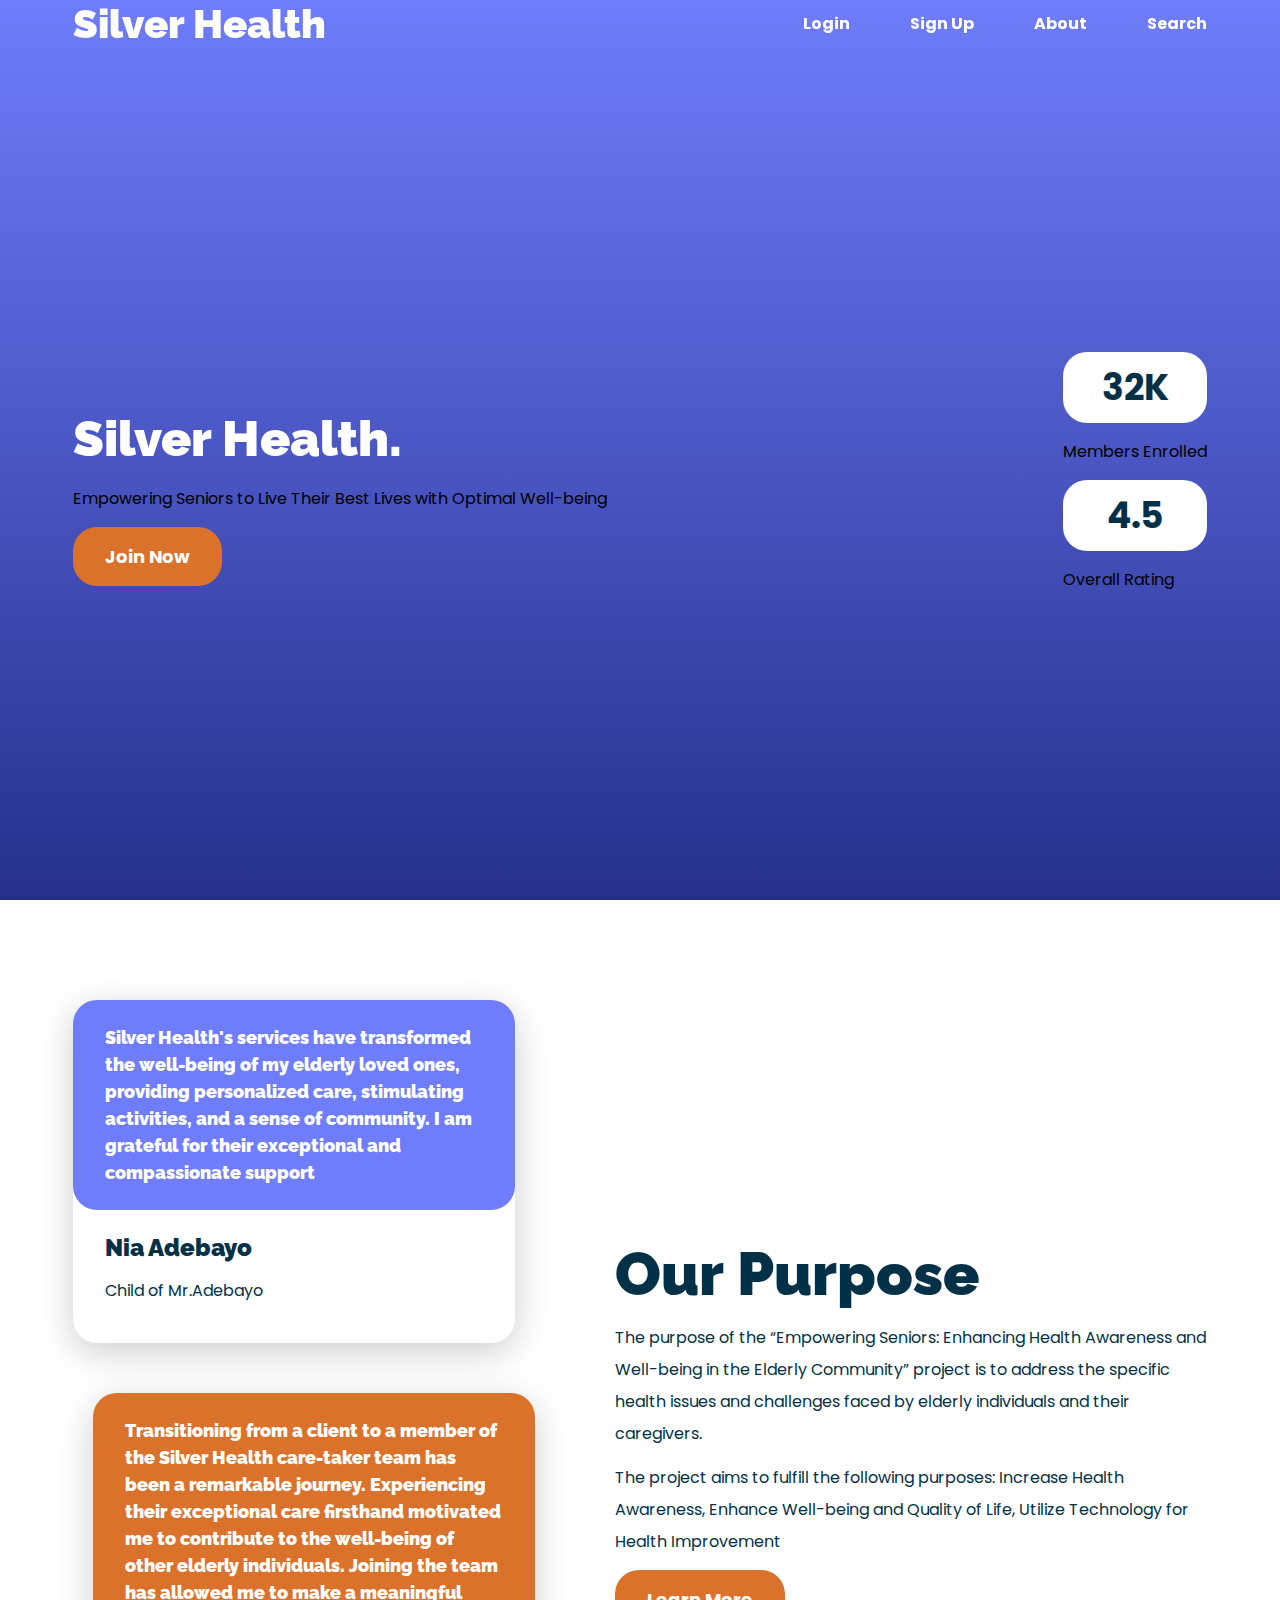
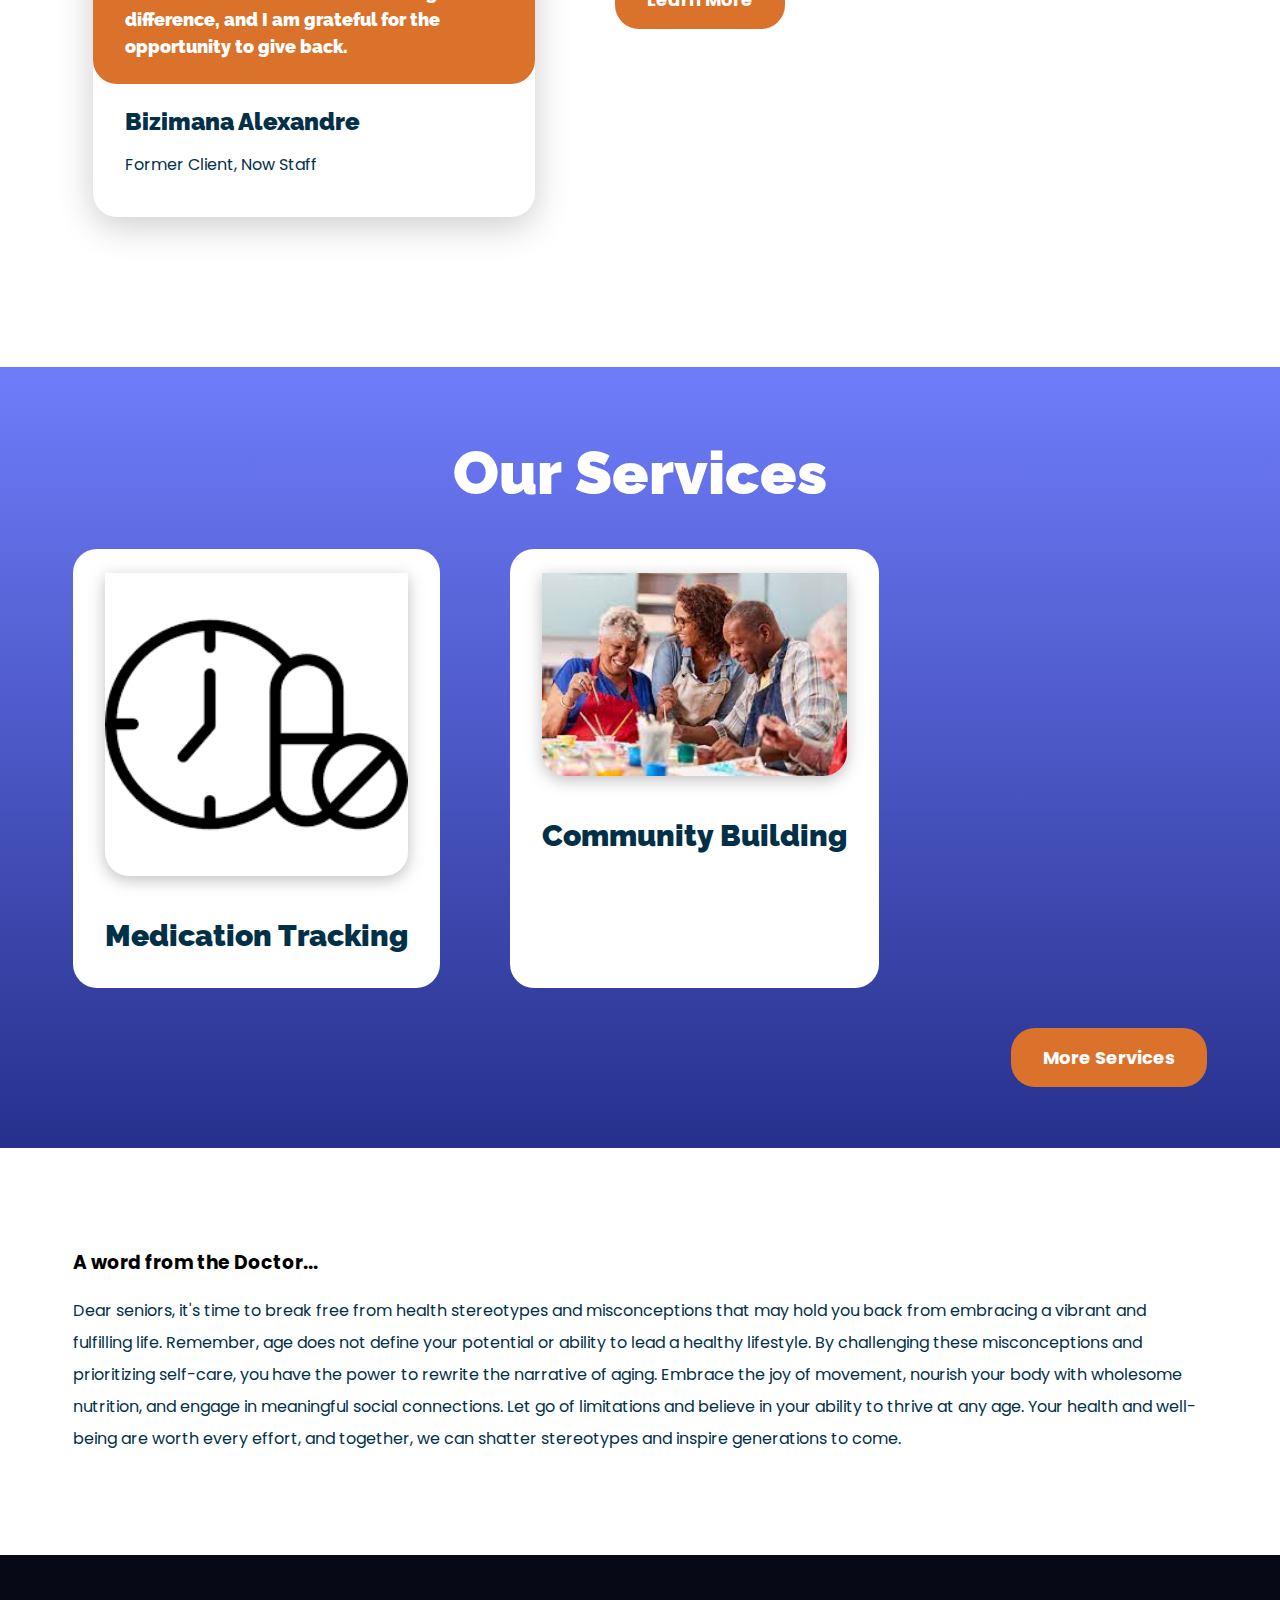
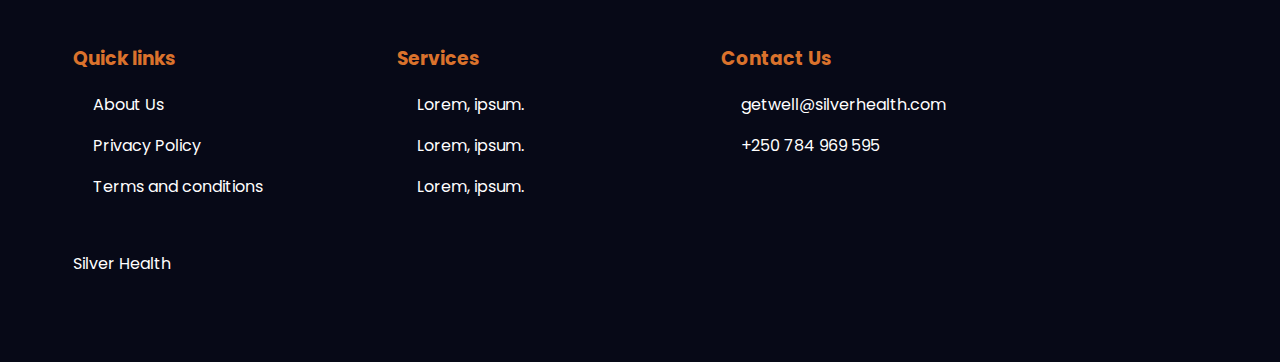
==== index.html @ edcce224 "commit" ====
<!DOCTYPE html>
<html lang="en">
<head>
  <meta charset="UTF-8">
  <meta http-equiv="X-UA-Compatible" content="IE=edge">
  <meta name="viewport" content="width=device-width, initial-scale=1.0">
  <title>Document</title>
  <link rel="preconnect" href="https://fonts.googleapis.com">
  <link rel="preconnect" href="https://fonts.gstatic.com" crossorigin>
  <link href="https://fonts.googleapis.com/css2?family=Poppins:wght@400;700&family=Raleway:wght@300;900&display=swap" rel="stylesheet">
  <link rel="stylesheet" href="assets/styles.css">
</head>
<body>
  <header>
    <div class="wrapper">
      <nav>
        <div class="logo">Silver Health</div>

        <ul>
          <li>
            <a href="#">Login</a>
          </li>
          <li>
            <a href="#">Sign Up</a>
          </li>
          <li>
            <a href="#">About</a>
          </li>
          <li>
            <a href="#">Search</a>
          </li>
        </ul>
      </nav>
      <!--END OF NAVIGATION-->

      <div class="hero-section">
        <div class="left">
          <h1>Silver Health.</h1>

          <p>Empowering Seniors to Live Their Best Lives with Optimal Well-being</p>

          <a href="#" class="btn light"> Join Now</a>
        </div>
        <div class="achievement-cards">
          <div class="achievement-card members-enrolled">
            <div class="content">
              <h3>32K</h3>
            </div>
            <p>Members Enrolled</p>
          </div>
          <div class="achievement-card overall-rating">
            <div class="content">
              <h3>4.5</h3>
            </div>
            <p>Overall Rating</p>
          </div>
        </div>
      </div>
    </div>
  </header>

<!--END OF HEADERR-->

  <div class="wrapper">
    <section class="testimonials-section">
      <div class="left">
        <div class="testimonial-card">
          <div class="content">
            Silver Health's services have transformed the well-being of my elderly loved ones, providing personalized care, stimulating activities, and a sense of community. I am grateful for their exceptional and compassionate support
          </div>
          
          <div class="info">
            <h4>Nia Adebayo</h4>
            <p class="company"> Child of Mr.Adebayo</p>
          </div>
        </div>
        <div class="testimonial-card">
          <div class="content">
            Transitioning from a client to a member of the Silver Health care-taker team has been a remarkable journey. Experiencing their exceptional care firsthand motivated me to contribute to the well-being of other elderly individuals. Joining the team has allowed me to make a meaningful difference, and I am grateful for the opportunity to give back.
          </div>
          
          <div class="info">
            <h4>Bizimana Alexandre</h4>
            <p class="company"> Former Client, Now Staff</p>
          </div>
        </div>
      </div>

      <div class="right">
        <h2>Our Purpose</h2>

        <p>The purpose of the “Empowering Seniors: Enhancing Health Awareness and Well-being in the Elderly Community” project is to address the specific health issues and challenges faced by elderly individuals and their caregivers.
        <p>The project aims to fulfill the following purposes: Increase Health Awareness, Enhance Well-being and Quality of Life, Utilize Technology for Health Improvement</p>
        <a href="#" class="btn light mobile-btn">Learn More</a>

      </div>
    </section>
  </div>

  <!--END OF TESTIMONTIAL SECTIONM-->

  <section class="services-section">
    <div class="wrapper">
      <h2 class="light">Our Services</h2>

      <div class="service-cards">
        <div class="service-card">
          <img src="assets/image/service1.png" alt="$"/>

          <div class="info">
            <h3>Medication Tracking</h3>
          </div>
        </div>

        <div class="service-card">
          <img src="assets/image/service2.jpg" alt="$"/>

          <div class="info">
            <h3>Community Building</h3>
          </div>
        </div>
      </div>

      <a href="#" class="btn light">More Services</a>
    </div>
  </section>

  <!--END OF SERVICES SECTION-->

  <div class="wrapper">
    <section class="app-section">
      <h3>A word from the Doctor...</h3>
      <p>Dear seniors, it's time to break free from health stereotypes and misconceptions that may hold you back from embracing a vibrant and fulfilling life. Remember, age does not define your potential or ability to lead a healthy lifestyle. By challenging these misconceptions and prioritizing self-care, you have the power to rewrite the narrative of aging. Embrace the joy of movement, nourish your body with wholesome nutrition, and engage in meaningful social connections. Let go of limitations and believe in your ability to thrive at any age. Your health and well-being are worth every effort, and together, we can shatter stereotypes and inspire generations to come.</p>
    </section>
  </div>

  <!--end of app section-->

  <footer>
    <div class="wrapper">
      <div class="links-container">
        <div class="links">
          <h3>Quick links</h3>

          <ul>
            <li>
              <a href="#">About Us</a>
            </li>
            <li>
              <a href="#">Privacy Policy</a>
            </li>
            <li>
              <a href="#">Terms and conditions</a>
            </li>
          </ul>
        </div>
        <div class="links">
          <h3>Services</h3>

          <ul>
            <li>
              <a href="#">Lorem, ipsum.</a>
            </li>
            <li>
              <a href="#">Lorem, ipsum.</a>
            </li>
            <li>
              <a href="#">Lorem, ipsum.</a>
            </li>
          </ul>
        </div>
        <div class="links">
          <h3>Contact Us </h3>

          <ul>
            <li>
              getwell@silverhealth.com
            </li>
            <li>
              +250 784 969 595
            </li>
          </ul>
        </div>
      </div>

      <p class="copyright">Silver Health</p>
    </div>
  </footer>


 <script src="assets/main.js"></script>
</body>
</html>
---- assets/styles.css ----
:root{
  --orange--color: #da722c;
  --dark-blue-color:#023047;
  --dark-color-: #070917;
  --light-color: #E8f7fb;
  --light-blue-color: #6f7dfb;
}

*,
*::after,
*::before {
  box-sizing: border-box;
}

body{
  margin: 0;
  font-family: "Poppins", sans-serif; 
}

.wrapper{
  max-width: 1134px;
  margin: 0 auto;
  
}
.btn.light{
  padding: 16px 32px;
  border-radius: 24px;
  color: #fff;
  display: inline-block;
  font-weight: bold;
  font-size: 18px;
  background: var(--orange--color);
  text-decoration: none;
}

header{
  background: linear-gradient(180deg, #6f7dfb 0%, #26308c 100%);
  height: 100vh;
  width: 100%;

}

nav{
  display: flex;
  justify-content: space-between;
  align-items: center;
  position: fixed;
  width :1134px;
  top: 0px;
  z-index: 100;
  transition: all 500ms ease;
}

nav.scrolled{
  background: var(--dark-color-);
  box-shadow: 0 16px- 14px -8px rgba(0, 0, 0, 0.3);
  border-radius: 0 0 8px 8px;
  top: 0;
  padding: 12px;
}

nav .logo{
  font-family: "Raleway", sans-serif;
  font-style: normal;
  font-weight: 900;
  font-size: 40px;
  
  color: #ffffff;
}

nav ul {
  display: flex;
  margin: 0;
  align-items: center;
  gap: 60px;
  list-style: none;
  

}

nav ul li a{
  font-family: "Poppins", sans-serif;
  font-weight: bold;
  font-size: 16px;
  color: #ffffff;
  text-decoration: none;
}




.hero-section{
  display: flex;
  height: 100vh;
  width: 100%;
  align-items: center;
  justify-content: space-between;
  padding-top: 60px;
}

.hero-section .left h1{
  font-family: "Raleway", sans-serif;
  font-weight: 900;
  font-size: 50px;
  margin-bottom: 0;
  line-height: 125%;
  color: #ffffff;
}

.hero-section.left p{
  font-family: "Poppins", sans-serif;
  font-weight: normal;
  font-size: 16px;
  line-height: 200%;
  margin-bottom: 30px;
  color: #ffffff;
}

.hero-section.left {
  width:457px ;

}

.achievement-card .content{
  border-radius: 24px;
  background: #fff;
  padding: 8px 32px;
  z-index: 10;
  position: relative;
}

.achievement-card.members-enrolled{
  left:47%;
  top:330px;
}

.achievement-card .overall-rating{
  left: 45%;
  top: 520px;
}

.achievement-card .content div{
  display: flex;
  align-items: center;
  gap: 12px;
}

.achievement-card h3{
  font-family: "Poppins", sans-serif;
  font-weight: bold;
  font-size: 36px;
  margin: 0;
  color: var(--dark-blue-color);
  text-align:center;
  width: 100%;
}

.achievement-card .overall-rating p {
  font-family: "Poppins", sans-serif;
  font-weight: normal;
  font-size: 16px;
  
  color: var(--dark-blue-color);
  margin-top:-8px;
  margin-bottom:8px;
}
 
 section {
  margin-top: 100px;
 }

  /* Testiomial */





h2{
  font-family: "Raleway", sans-serif;
  font-weight: 900;
  font-size: 60px;
  line-height: 120%;
  margin: 0;
  color: var(--dark-blue-color);
}

h2.light{
  color: #ffffff;
}

section p {
  font-family: "Poppins", sans-serif;
  font-weight: normal;
  font-size: 16px;
  margin: 12px 0;
  line-height: 200%;
  color: var(--dark-blue-color);
}

.testimonials-section {
  display: flex;
  gap: 100px;
  align-items: center;

}

.testimonials-section .testimonial-card{
  width:442px;
  background: #ffffff;
  box-shadow: 0px 9px 36px rgba(0, 0, 0, 0.2);
  border-radius: 24px;
  margin-bottom: 50px;
  position: relative;

}


.testimonials-section .testimonial-card .content{
  font-family: "Raleway", sans-serif;
  font-weight: 900;
  font-size: 18px;
  line-height: 150%;
  color: #ffffff;
  border-radius: 24px;
  padding: 24px 32px;
  background-color: var(--light-blue-color);

}

.testimonials-section .testimonial-card:last-child .content{
  background:var(--orange--color) ;

}

.testimonials-section .testimonial-card .info h4{
  font-family: "Raleway", sans-serif;
  font-weight: 900;
  font-size: 24px;
  line-height: 120%;
  margin: 0;
  color: var(--dark-blue-color);
}

.testimonials-section .testimonial-card .info {
  padding: 24px 32px;

}
 
.testimonial-section .testimonial-card .info p.company{
  font-family: "Raleway", sans-serif;
  font-weight: normal;
  font-size: 18px;
  line-height: 120%;
  color: var(--dark-blue-color);
}


.testimonials-section .testimonial-card:last-child{
  transform: translateX(20px);
}

/*End of testimonial */


/* SERVICES */

.services-section{
  background: linear-gradient(180deg, #6f7dfb 0%, #26308c 100%);
  padding: 70px 0;
  padding-bottom: 120px ;
}

.services-section h2 {
  text-align: center;
}

.services-section .service-cards {
  display: flex;
  gap: 70px;
}

.services-section .service-cards img{
  width: 100%;
  filter: drop-shadow(0px 4px 8px rgba(0, 0, 0, 0.25));
  border-radius: 24px;
  padding-top: 24px;
}

.services-section .service-card{
  background: #ffffff;
  border-radius: 24px;
  padding: 0px 32px;
  margin: 40px 0;
}

.services-section .service-card h3{
  font-family: "Raleway", sans-serif;
  font-weight: 900;
  font-size: 30px;
  line-height: 150%;
  color: var(--dark-blue-color);
}

.services-section .wrapper{
  position: relative;
}

.services-section .wrapper .btn{
  position: absolute;
  right: 0;
}


/* END OF SERVICES



  FOOTER*/

  footer{
    background: var(--dark-color-);
    color: #fff;
    margin-top: 100px;
    padding: 70px 0;
  }

  footer a{
    text-decoration: none;
    color: #fff;
  }

  footer h3{
    color: var(--orange--color);
  }

  footer ul{
    list-style: none;
    padding-left: 20px;
  }

  footer ul li{
    margin: 16px 0;
  }

  footer .links-container{
    display: grid;
    grid-template-columns: 2fr 2fr 3fr;
  }

  footer .copyright {
    margin-top: 36px;
  }




  @media(max-width: 1000px) {
    .btn .light{
      padding: 12px 32px;
    }
    .wrapper .logo {
      display: none;
    }
    .wrapper{
      padding: 0 100px;
    }

    nav {
      width: 100%;
      left: 0;
      right: 0;
      padding: 36px 100px;
    }

    nav.scrolled{
      padding: 16px 100px;
    }

    header,.hero-section,header,.wrapper{
      max-height: 1100px;
    }

    .hero-section{
      flex-direction: column;
    }


    .hero-section .left{
      width: 100%;
    }

    .hero-section .left .btn.light{
      align-self: flex-start;
    }

    .hero-section .left h1{
      font-size: 50px;
      line-height: 125%;
    }
    .hero-section .achievement-card {
      position: relative;
      margin-bottom: 80px;
    }

    .achievement-card.achievement-card.members-enrolled, .achievement-card.overall-rating{
      left: unset;
      top: unset;
    }

    .hero-section .achievement-card {
      position: relative;

    }
    

    h2{
      font-size: 40px;

    }
    .testimonials-section{
      flex-direction: column;
      align-items: stretch;
      gap: 50px;
      
    }
    .testimonials-section .testimonial-card {
      width: 100%;
      margin-bottom: 40px;

    }

    .testimonial-section .testimonial-card:last-child::before{
      top: -40px;
      left: 60px;
      height: calc(100% + 80px);
    }

    .testimonials-section .testimonial-card:last-child{
      transform: translateX(0px);
      margin-bottom: 0;
    }

    .testimonials-section .right{
      order: 1;
    }

    .testimonials-section .left {
      order: 2;
    }
    
    .testimonials-section .btn.light{
      order: 3;
    }

    .testimonials-section .right .p{
      display: inline;
    }
    .testimonials-section h2{
      margin-bottom: 20px;
    }




    .services-section .service-card{
      flex-direction: column;

    }

    .services-setion .service-card img {
      height: 260px;
      object-fit: cover;
    
    }

    .services-section  .service-card h3{
      font-size: 24px;
    }
    .services-section .wrapper .btn.light{
      right: 100px;
    }



    footer .links-container{
      grid-template-columns: 1fr 1fr;

    }
  }


  @media (max-width: 500px){
    .wrapper{
      padding: 0 32px;

    }

    .hero-section .left p{
      width:100%;
    }

    nav{
      padding: 32px;
      font-size: 12px;
    }

    nav ul {
      margin: 0;
      gap: 30px;
  }

    nav.scrolled{
      padding: 8px 32px;
    }

    .hero-section.left h1{
      font-size: 36px;
    }

    .achievement-card h3{
      font-size: 30px;
    }

    .hero-section .achievement-card{
      margin-bottom: 48px;
    }

    .hero-section .achievement-cards{
      margin:0;
    }


    h2{
      font-size: 30px;
    }

    .testimonials-section .testimonial-card .info h4{
      font-size: 17px;
    }
    
    .testimonials-section .testimonial-card .info h4{
      font-size: 14px;
    }

    .services-section .wrapper{
      padding: 0;
    }

    .services-section .service-card img{
      height: 240px;
    }

    .services-section .wrapper .btn.light{
      right:32px;
    }


    fotter .links-container{
      grid-template-columns: 1fr;
    }

    footer .links-container .links:last-child{
      grid-column: 1/2;
    }
    footer ul{
      padding: 0;
    }

    footer.copyright {
      margin-top: 80px;
      text-align: center;
    }
  }
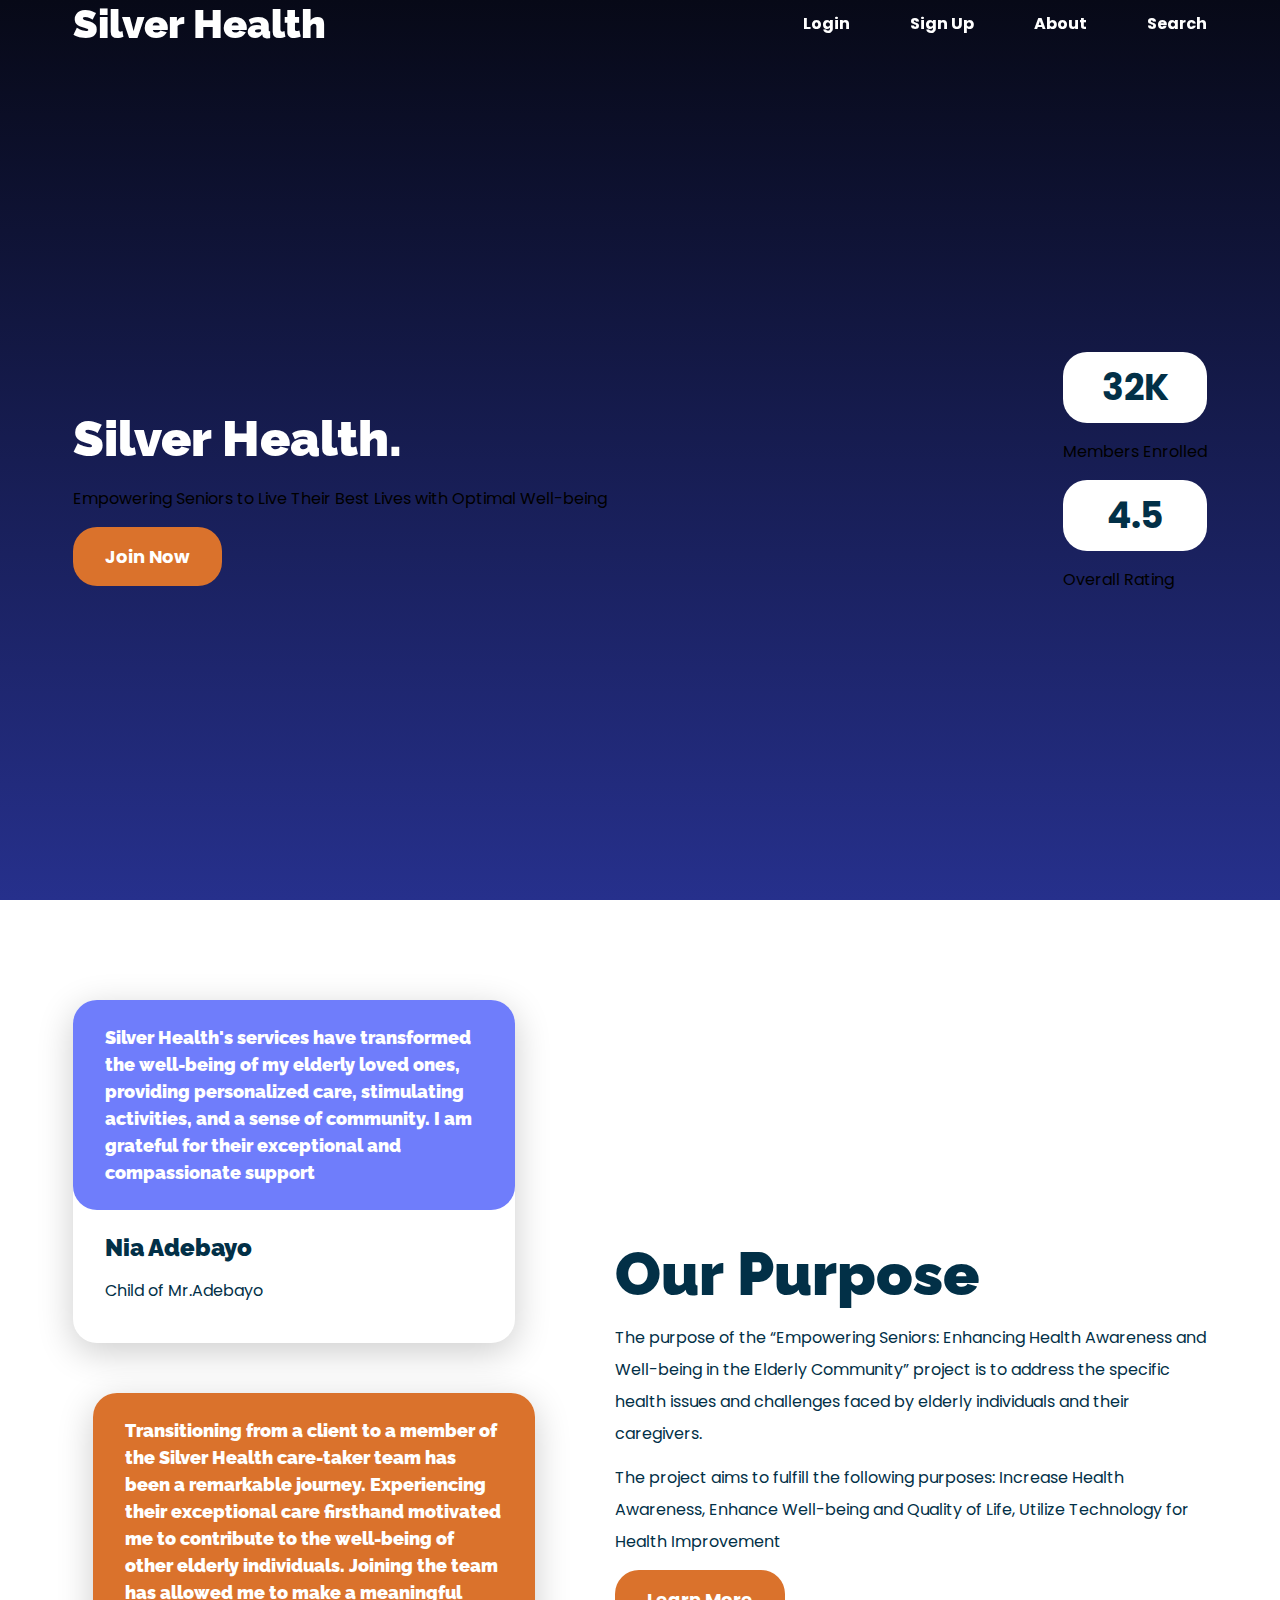
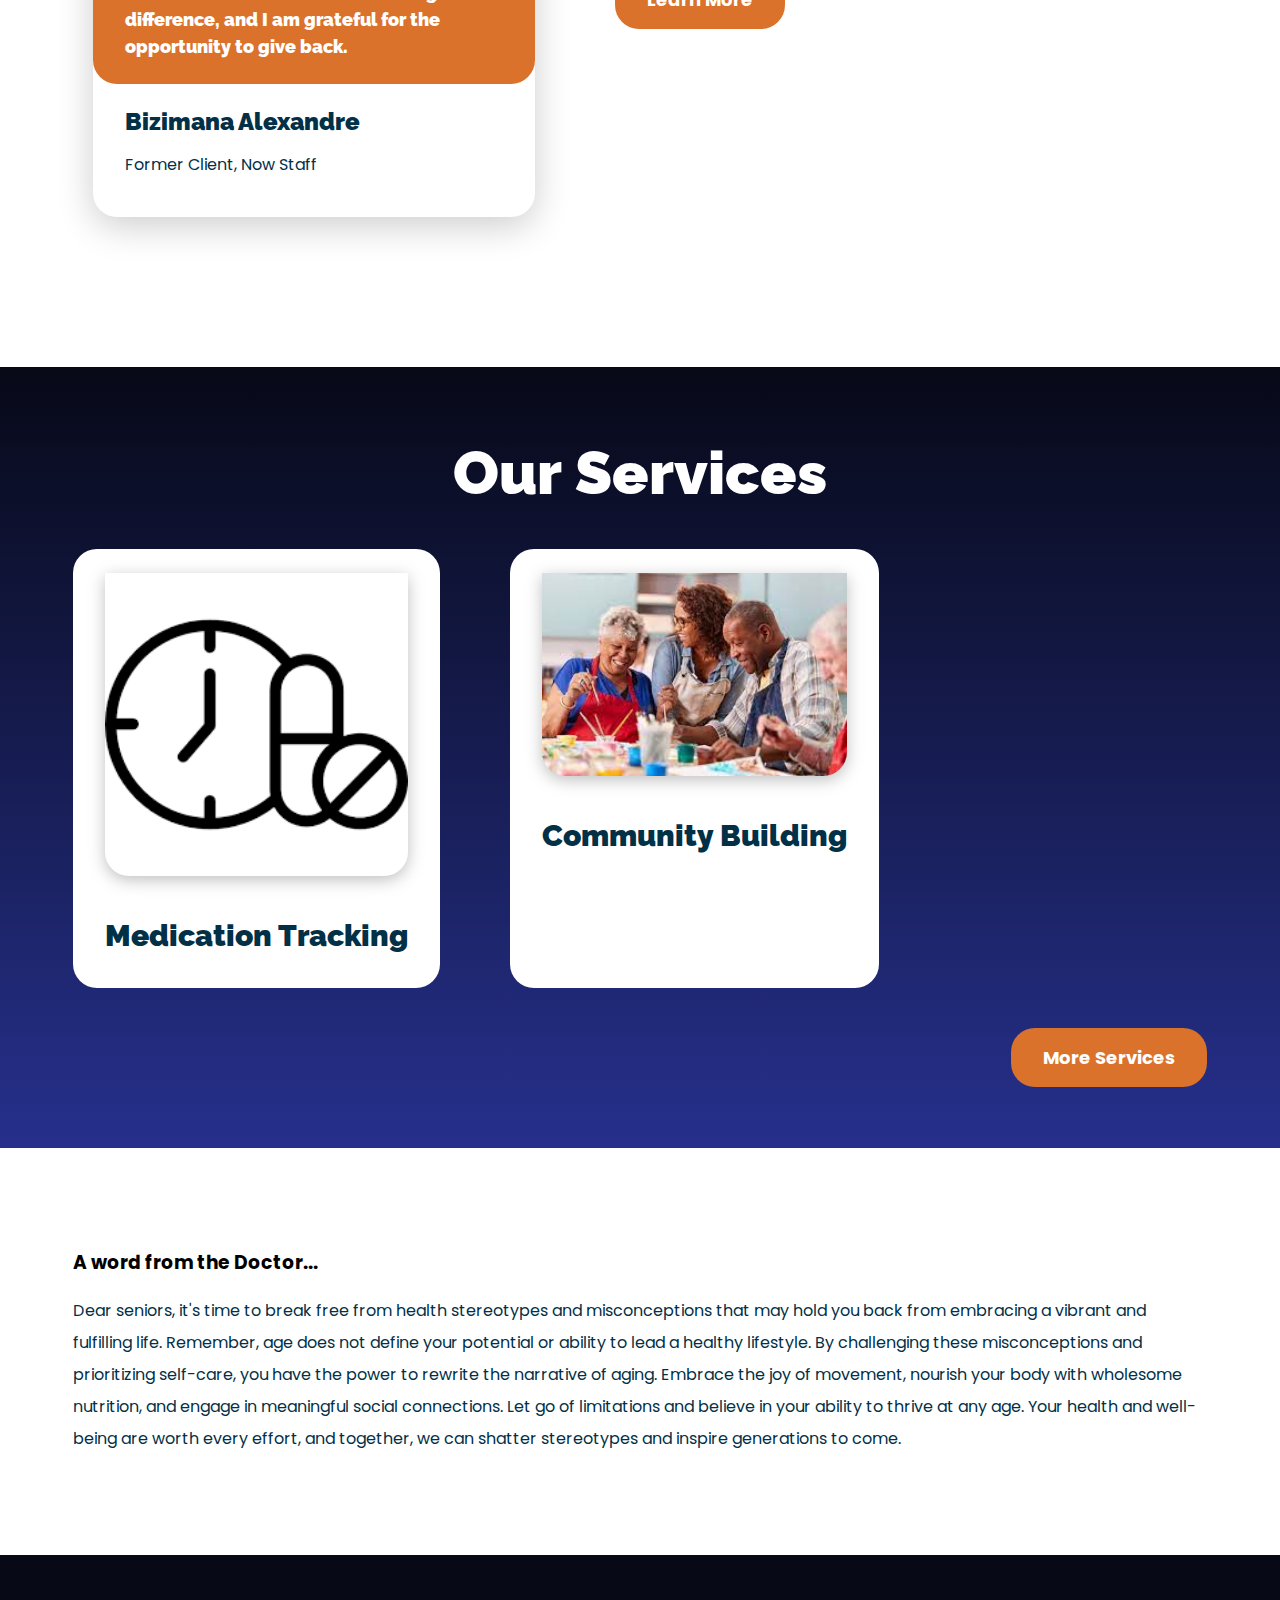
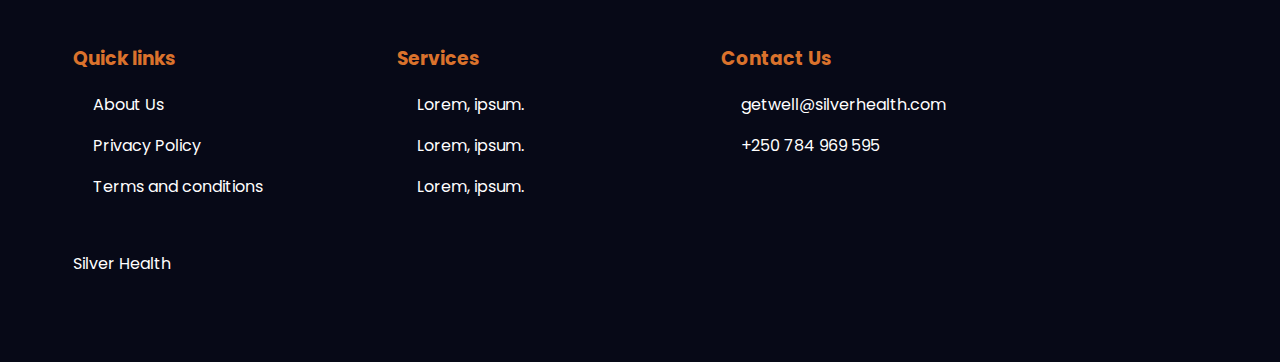
==== commit 586279d6: "sign up page" ====
--- a/index.html
+++ b/index.html
@@ -18,7 +18,7 @@
 
         <ul>
           <li>
-            <a href="#">Login</a>
+            <a href="Login/login.html">Login</a>
           </li>
           <li>
             <a href="#">Sign Up</a>
@@ -39,7 +39,7 @@
 
           <p>Empowering Seniors to Live Their Best Lives with Optimal Well-being</p>
 
-          <a href="#" class="btn light"> Join Now</a>
+          <a href="Login/login.html" class="btn light"> Join Now</a>
         </div>
         <div class="achievement-cards">
           <div class="achievement-card members-enrolled">
@@ -91,7 +91,7 @@
 
         <p>The purpose of the “Empowering Seniors: Enhancing Health Awareness and Well-being in the Elderly Community” project is to address the specific health issues and challenges faced by elderly individuals and their caregivers.
         <p>The project aims to fulfill the following purposes: Increase Health Awareness, Enhance Well-being and Quality of Life, Utilize Technology for Health Improvement</p>
-        <a href="#" class="btn light mobile-btn">Learn More</a>
+        <a href="Login/login.html" class="btn light mobile-btn">Learn More</a>
 
       </div>
     </section>
@@ -121,7 +121,7 @@
         </div>
       </div>
 
-      <a href="#" class="btn light">More Services</a>
+      <a href="Login/login.html" class="btn light">More Services</a>
     </div>
   </section>
 
--- a/assets/styles.css
+++ b/assets/styles.css
@@ -34,7 +34,7 @@
 }
 
 header{
-  background: linear-gradient(180deg, #6f7dfb 0%, #26308c 100%);
+  background: linear-gradient(180deg, #070917 0%, #26308c 100%);
   height: 100vh;
   width: 100%;
 
@@ -265,7 +265,7 @@
 /* SERVICES */
 
 .services-section{
-  background: linear-gradient(180deg, #6f7dfb 0%, #26308c 100%);
+  background: linear-gradient(180deg, #070917 0%, #26308c 100%);
   padding: 70px 0;
   padding-bottom: 120px ;
 }
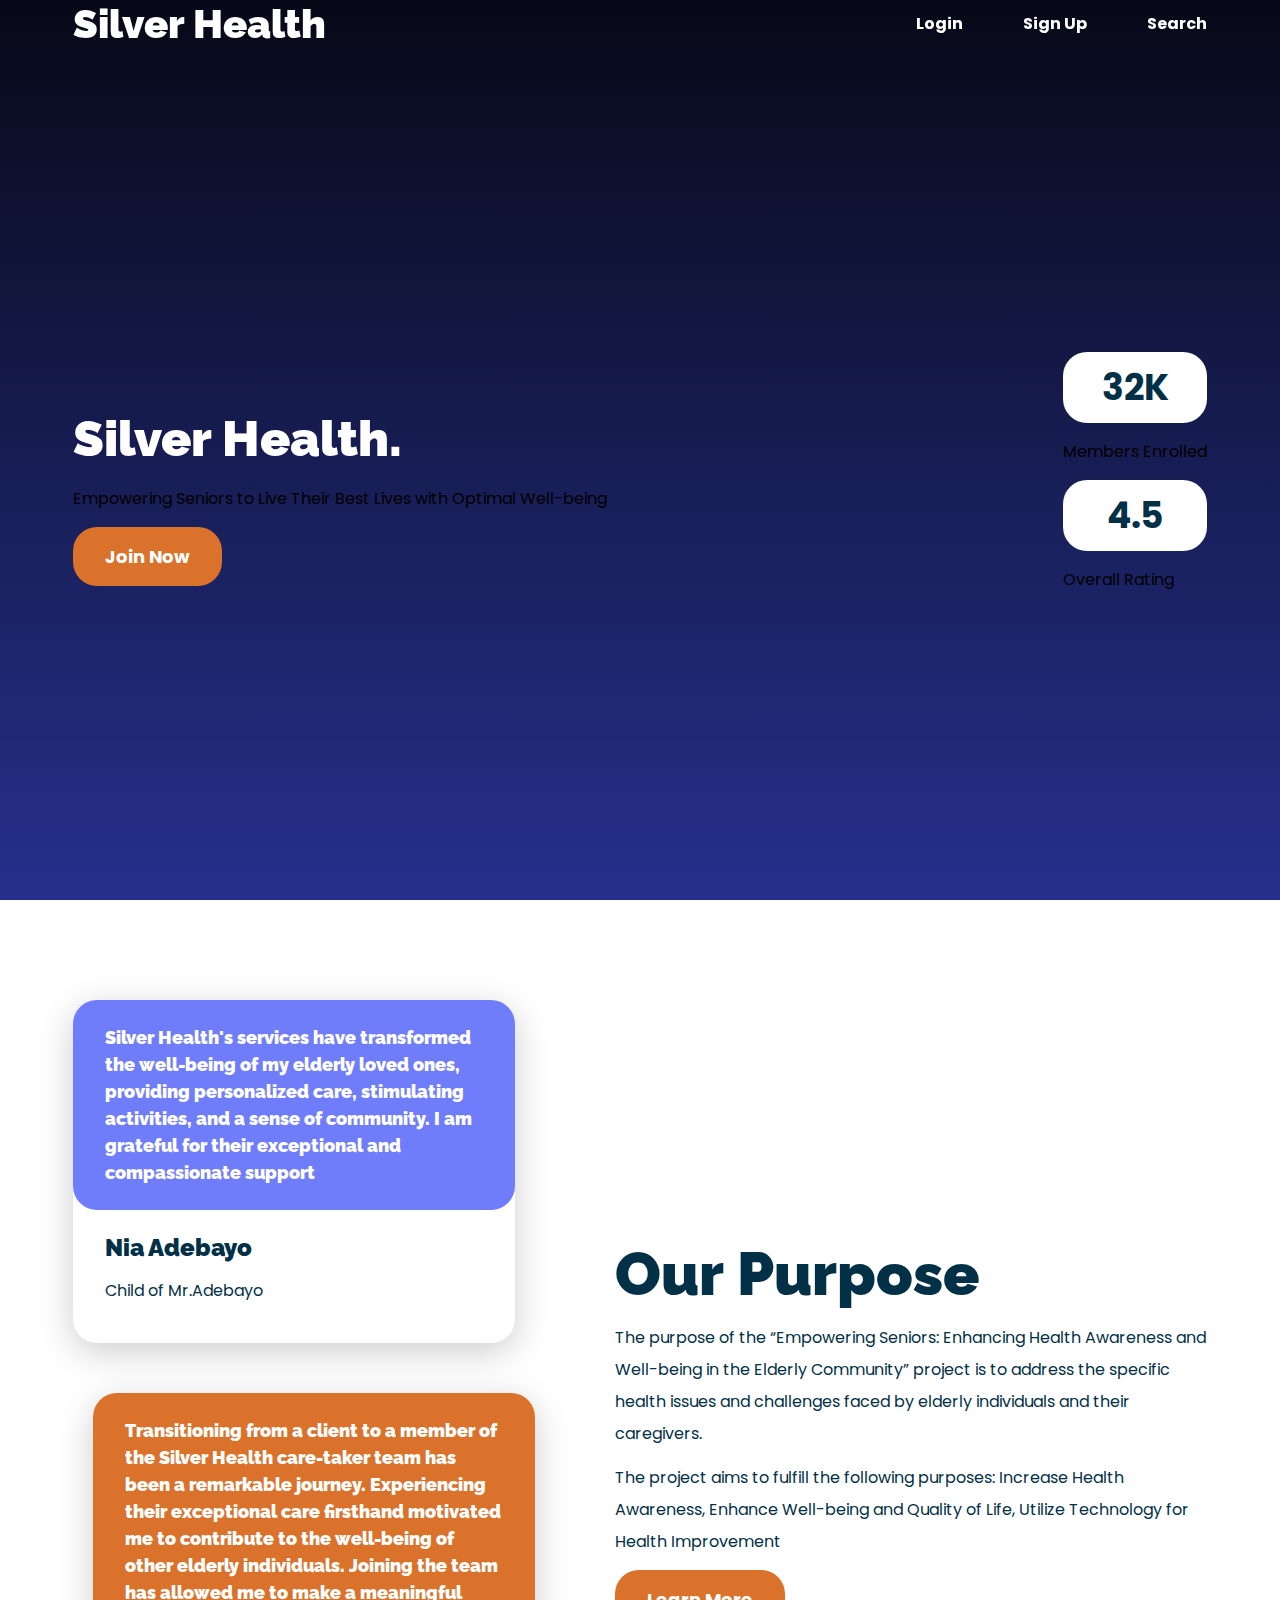
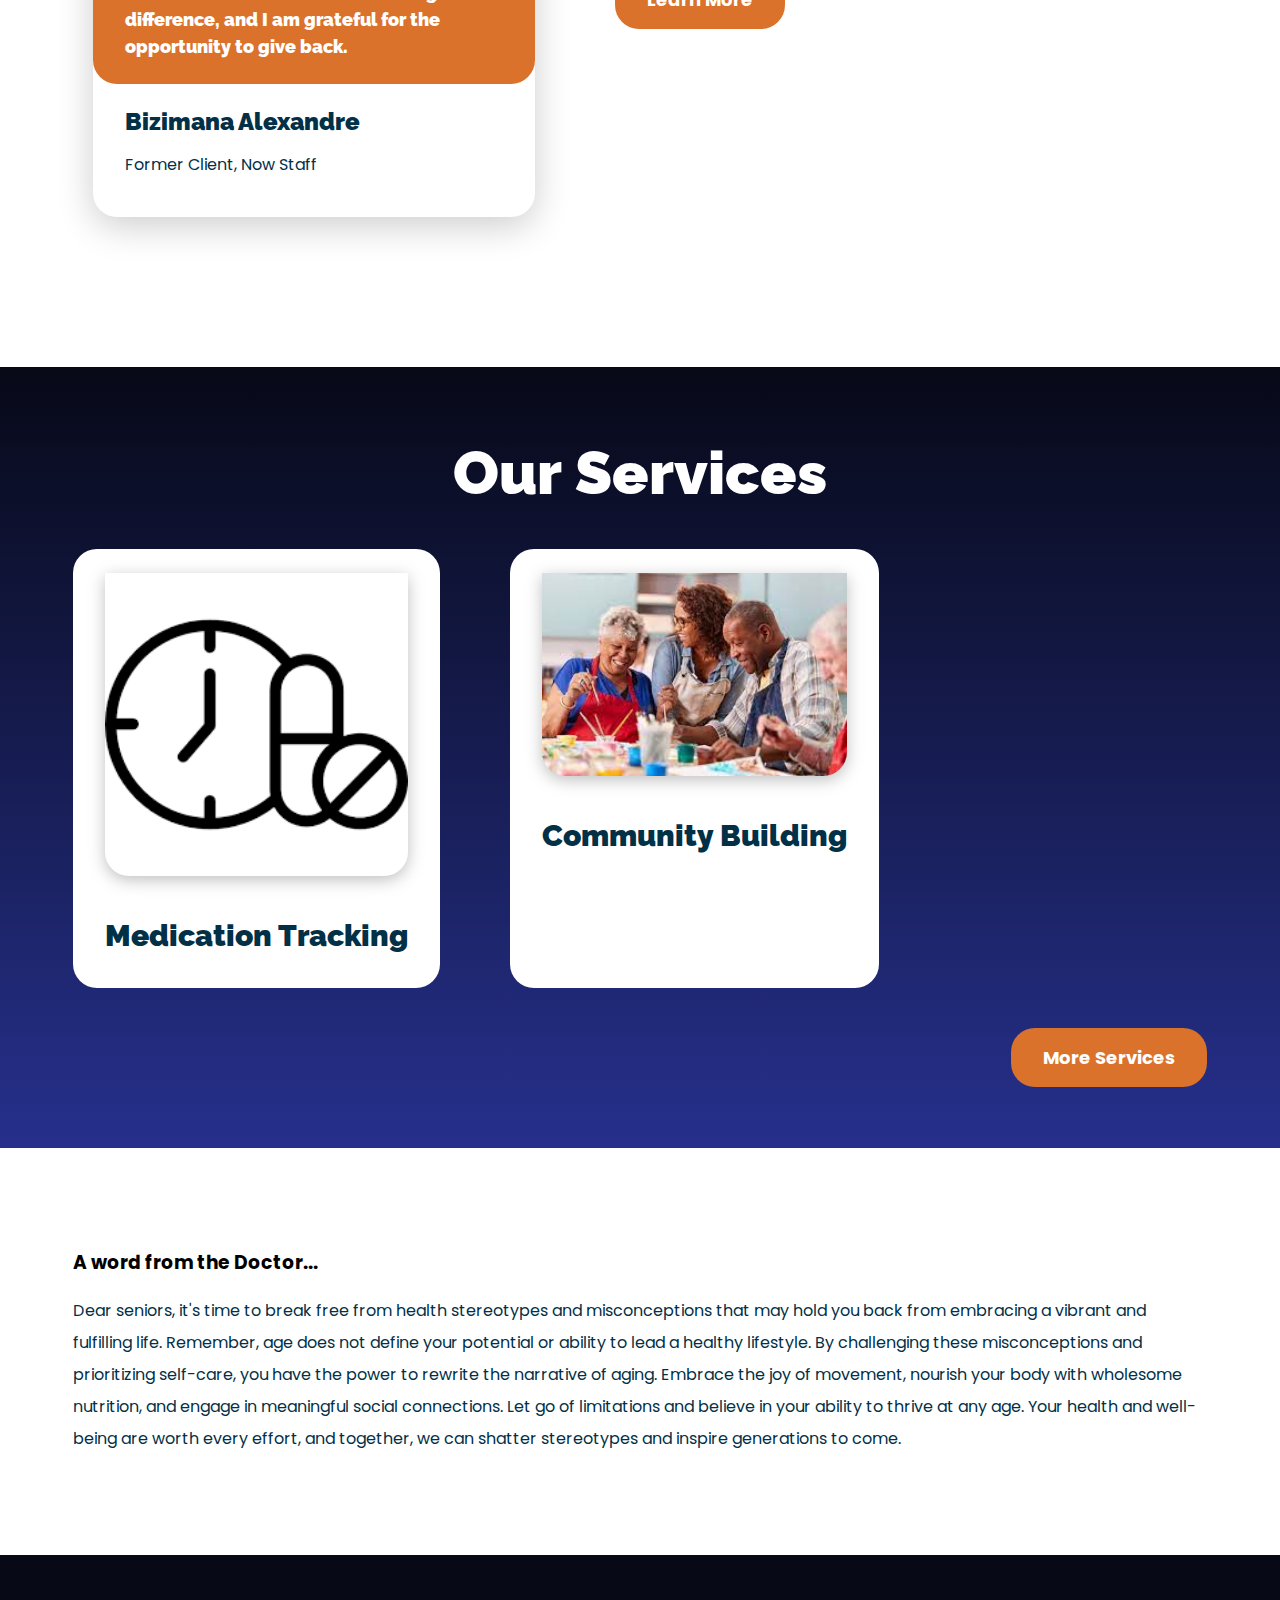
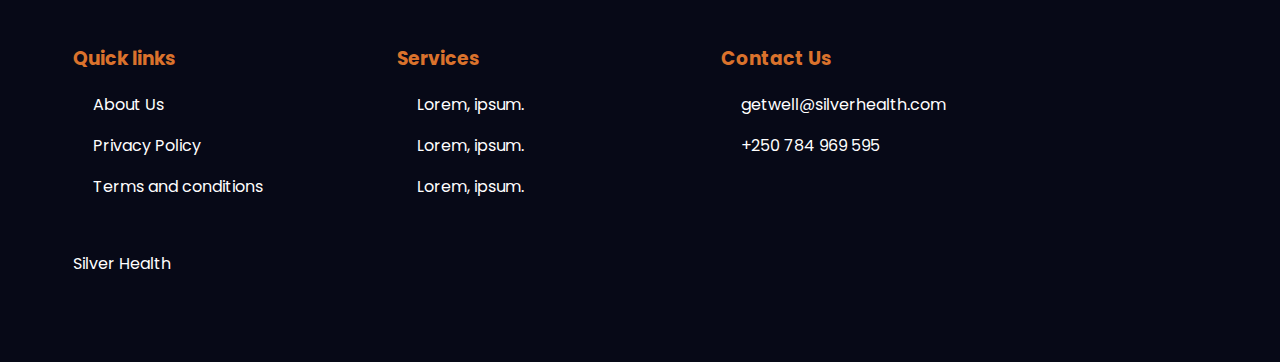
==== commit 0772b226: "done?" ====
--- a/index.html
+++ b/index.html
@@ -4,7 +4,7 @@
   <meta charset="UTF-8">
   <meta http-equiv="X-UA-Compatible" content="IE=edge">
   <meta name="viewport" content="width=device-width, initial-scale=1.0">
-  <title>Document</title>
+  <title>Silver Health</title>
   <link rel="preconnect" href="https://fonts.googleapis.com">
   <link rel="preconnect" href="https://fonts.gstatic.com" crossorigin>
   <link href="https://fonts.googleapis.com/css2?family=Poppins:wght@400;700&family=Raleway:wght@300;900&display=swap" rel="stylesheet">
@@ -21,13 +21,10 @@
             <a href="Login/login.html">Login</a>
           </li>
           <li>
-            <a href="#">Sign Up</a>
+            <a href="SignUp/signup.html">Sign Up</a>
           </li>
           <li>
-            <a href="#">About</a>
-          </li>
-          <li>
-            <a href="#">Search</a>
+            <a href="Search/search.html">Search</a>
           </li>
         </ul>
       </nav>
@@ -39,7 +36,7 @@
 
           <p>Empowering Seniors to Live Their Best Lives with Optimal Well-being</p>
 
-          <a href="Login/login.html" class="btn light"> Join Now</a>
+          <a href="SignUp/signup.html" class="btn light"> Join Now</a>
         </div>
         <div class="achievement-cards">
           <div class="achievement-card members-enrolled">
